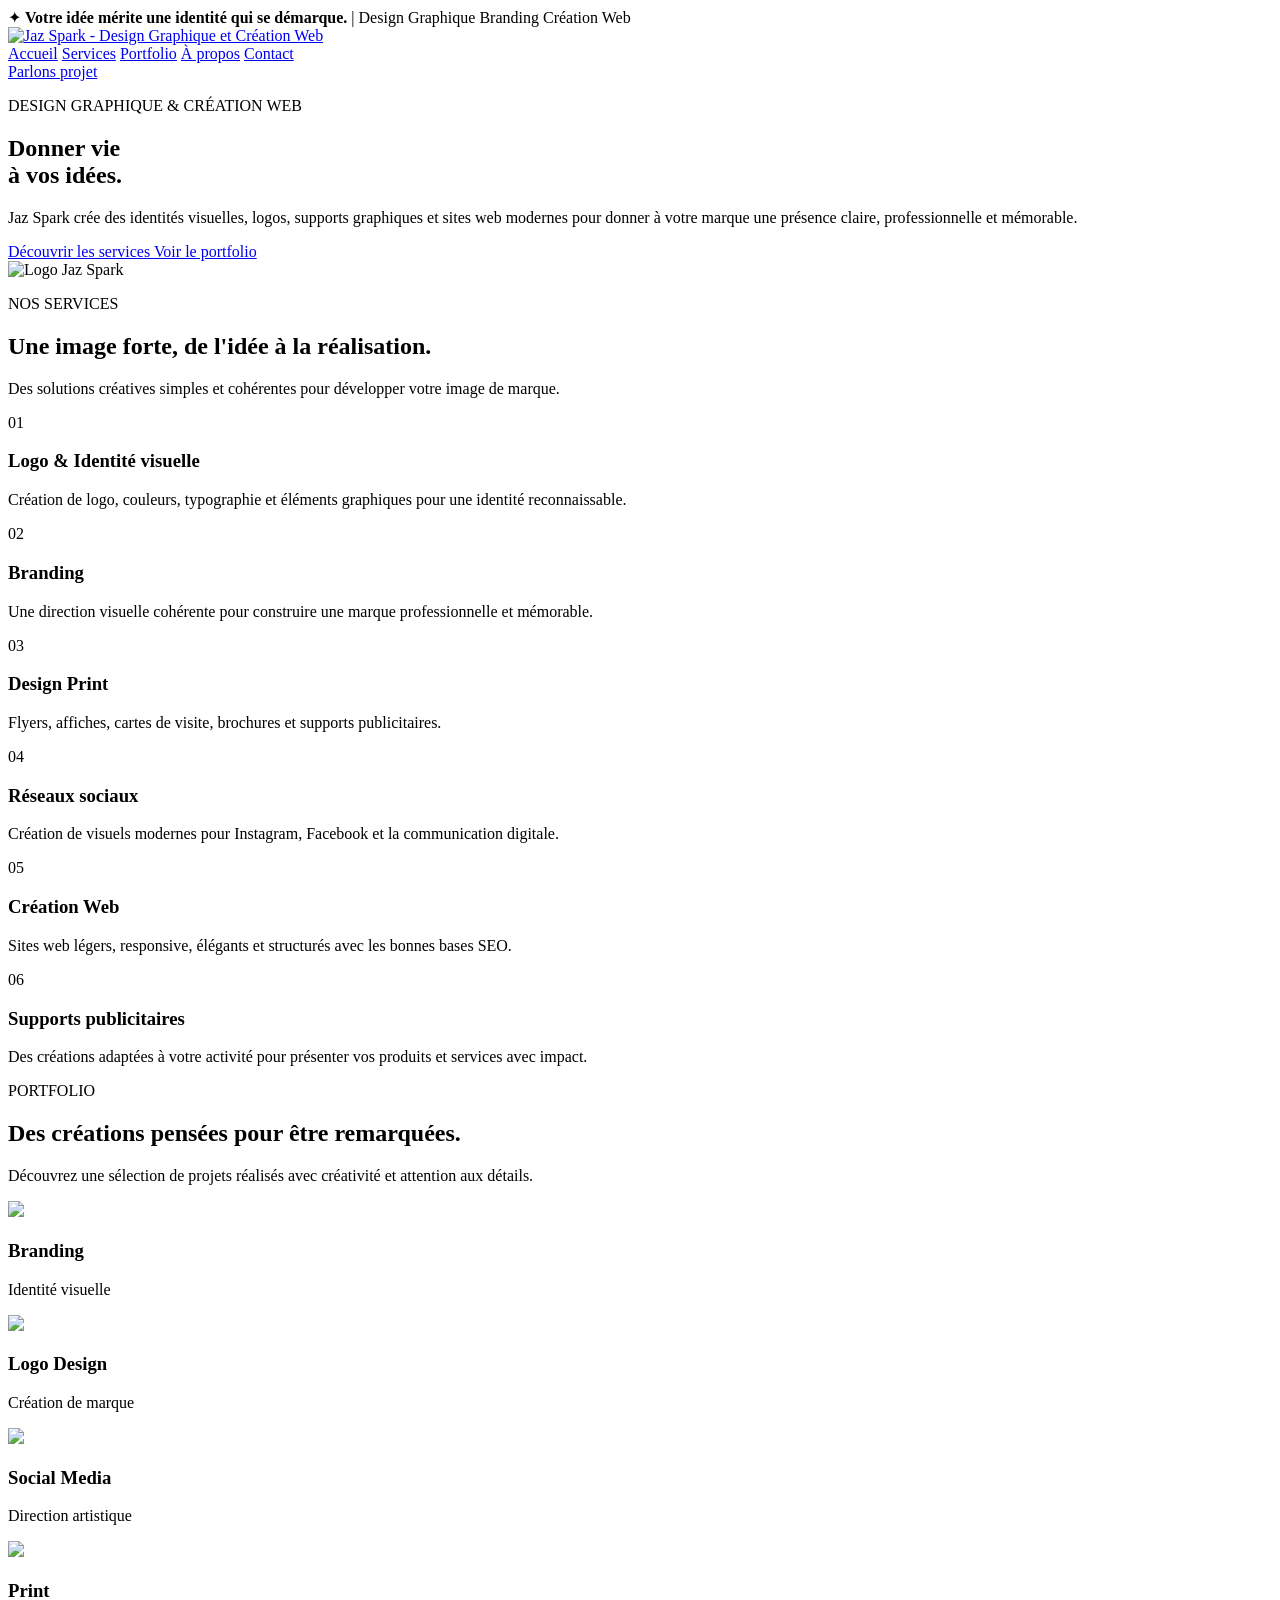
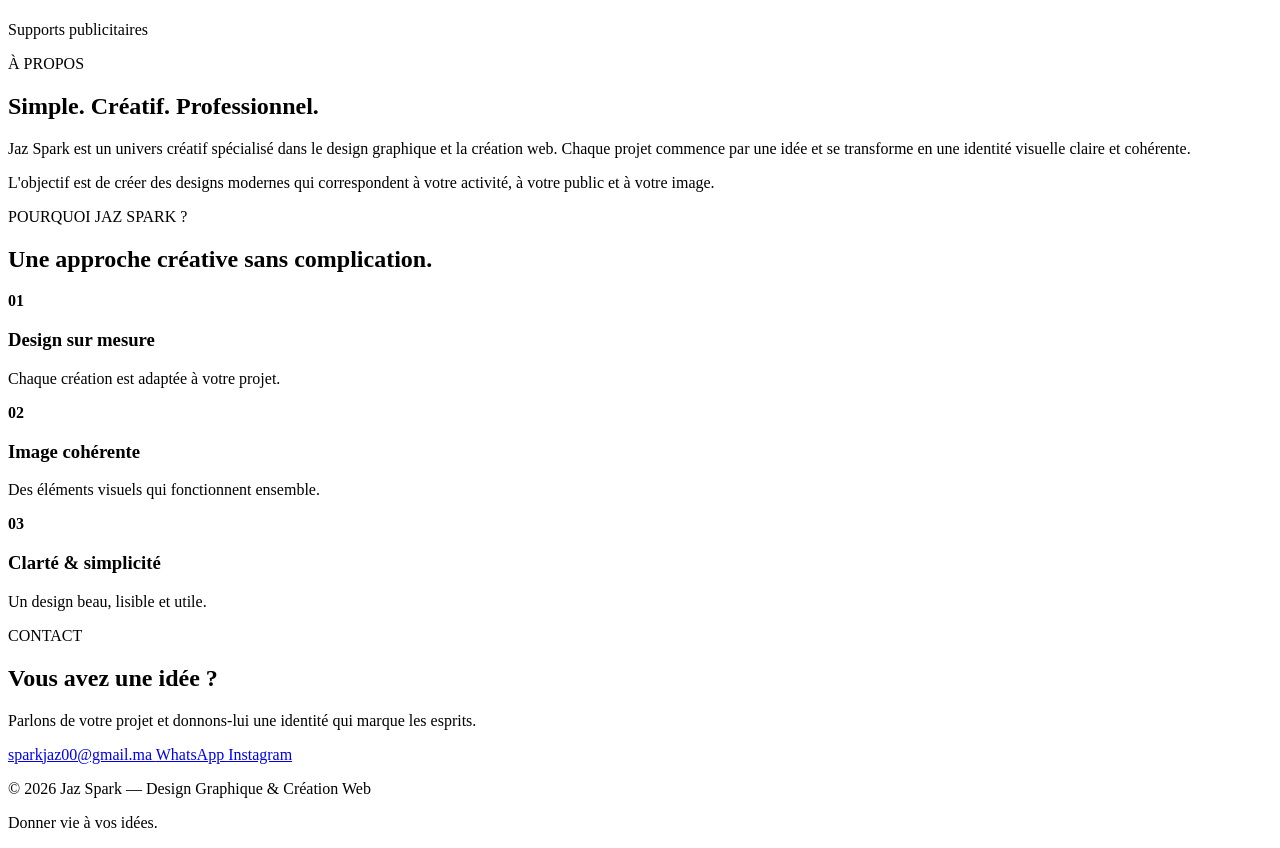
==== JAZ SPARK.html @ e57bf7e0 "Add files via upload" ====
<!DOCTYPE html>
<html lang="fr">

<head>
  <div class="top-banner">

    <div class="banner-line"></div>

    <div class="container banner-content">

        <span class="banner-spark">✦</span>

        <strong>
            Votre idée mérite une identité qui se démarque.
        </strong>

        <span class="banner-separator">|</span>

        <span>Design Graphique</span>

        <span class="dot blue"></span>

        <span>Branding</span>

        <span class="dot pink"></span>

        <span>Création Web</span>

    </div>

    <div class="banner-line"></div>

</div>
    <meta charset="UTF-8">

    <meta name="viewport" content="width=device-width, initial-scale=1.0">

    <title>Jaz Spark | Design Graphique & Création Web au Maroc</title>
<link rel="stylesheet" type="text/css" href="C:\Users\hp\Desktop\JAZ SPARK\JAZ SPARK.css">
    <meta name="description"
        content="Jaz Spark accompagne les marques au Maroc avec du design graphique, logo, identité visuelle, branding, supports print, réseaux sociaux et création web.">

    <meta name="robots" content="index, follow">

    <meta name="author" content="Jaz Spark">

    <link rel="canonical" href="https://www.jazspark.ma/">

    <!-- Open Graph -->
    <meta property="og:type" content="website">
    <meta property="og:title" content="Jaz Spark | Design Graphique & Création Web">
    <meta property="og:description"
        content="Donner vie à vos idées avec Jaz Spark — design graphique, branding et création web.">
    <meta property="og:url" content="https://www.jazspark.ma/">
    <meta property="og:locale" content="fr_MA">

    <!-- Favicon -->
    <link rel="icon" href="images/favicon.png">

    <!-- CSS -->
    <link rel="stylesheet" href="style.css">

    <!-- SEO Schema -->
    <script type="application/ld+json">
    {
        "@context": "https://schema.org",
        "@type": "ProfessionalService",
        "name": "Jaz Spark",
        "url": "https://www.jazspark.ma/",
        "description": "Studio de design graphique et création web au Maroc.",
        "slogan": "Donner vie à vos idées",
        "areaServed": "MA",
        "serviceType": [
            "Design graphique",
            "Création de logo",
            "Identité visuelle",
            "Branding",
            "Design print",
            "Création web"
        ]
    }
    </script>

</head>


<body>


<!-- ================= HEADER ================= -->

<header class="site-header">

    <div class="container nav-wrap">

        <a href="#accueil" class="brand">
            <img src="C:\Users\hp\Desktop\JAZ SPARK\JAZ SPARK LOGO_Plan de travail 1 copie 2_Plan de travail 1 copie 2.png"
                 alt="Jaz Spark - Design Graphique et Création Web">
        </a>


        <nav aria-label="Navigation principale">

            <a href="#accueil">Accueil</a>

            <a href="#services">Services</a>

            <a href="#portfolio">Portfolio</a>

            <a href="#apropos">À propos</a>

            <a href="#contact">Contact</a>

        </nav>


        <a href="#contact" class="nav-cta">
            Parlons projet
        </a>

    </div>

</header>



<main>


<!-- ================= HERO ================= -->

<section id="accueil" class="hero">

    <div class="container hero-grid">


        <div class="hero-copy">

            <p class="kicker">
                DESIGN GRAPHIQUE & CRÉATION WEB
            </p>


            <h1>

                Donner vie<br>

                à vos <span>idées.</span>

            </h1>


            <p class="hero-intro">

                Jaz Spark crée des identités visuelles, logos,
                supports graphiques et sites web modernes pour
                donner à votre marque une présence claire,
                professionnelle et mémorable.

            </p>


            <div class="hero-actions">

                <a href="#services" class="btn btn-dark">
                    Découvrir les services
                </a>

                <a href="#portfolio" class="btn btn-light">
                    Voir le portfolio
                </a>

            </div>

        </div>



        <!-- LOGO -->

        <div class="hero-visual">

            <div class="orb orb-blue"></div>

            <div class="orb orb-pink"></div>

            <div class="orb orb-yellow"></div>


            <div class="logo-frame">

                <img src="C:\Users\hp\Desktop\JAZ SPARK\JAZ SPARK_Plan de travail 1 copie 3.png"
                     alt="Logo Jaz Spark"
                     loading="eager">

            </div>

        </div>


    </div>

</section>



<!-- ================= SERVICES ================= -->

<section id="services" class="section">

    <div class="container">


        <div class="section-head">

            <p class="kicker">
                NOS SERVICES
            </p>


            <h2>
                Une image forte,
                de l'idée à la réalisation.
            </h2>


            <p>
                Des solutions créatives simples et cohérentes
                pour développer votre image de marque.
            </p>

        </div>



        <div class="service-grid">


            <article class="service-card">

                <span>01</span>

                <h3>
                    Logo & Identité visuelle
                </h3>

                <p>
                    Création de logo, couleurs, typographie
                    et éléments graphiques pour une identité
                    reconnaissable.
                </p>

            </article>



            <article class="service-card">

                <span>02</span>

                <h3>
                    Branding
                </h3>

                <p>
                    Une direction visuelle cohérente pour
                    construire une marque professionnelle
                    et mémorable.
                </p>

            </article>



            <article class="service-card">

                <span>03</span>

                <h3>
                    Design Print
                </h3>

                <p>
                    Flyers, affiches, cartes de visite,
                    brochures et supports publicitaires.
                </p>

            </article>



            <article class="service-card">

                <span>04</span>

                <h3>
                    Réseaux sociaux
                </h3>

                <p>
                    Création de visuels modernes pour
                    Instagram, Facebook et la communication
                    digitale.
                </p>

            </article>



            <article class="service-card">

                <span>05</span>

                <h3>
                    Création Web
                </h3>

                <p>
                    Sites web légers, responsive, élégants
                    et structurés avec les bonnes bases SEO.
                </p>

            </article>



            <article class="service-card">

                <span>06</span>

                <h3>
                    Supports publicitaires
                </h3>

                <p>
                    Des créations adaptées à votre activité
                    pour présenter vos produits et services
                    avec impact.
                </p>

            </article>


        </div>

    </div>

</section>



<!-- ================= PORTFOLIO ================= -->

<section id="portfolio" class="section portfolio">

    <div class="container">


        <div class="section-head">

            <p class="kicker">
                PORTFOLIO
            </p>


            <h2>
                Des créations pensées
                pour être remarquées.
            </h2>


            <p>
                Découvrez une sélection de projets réalisés
                avec créativité et attention aux détails.
            </p>

        </div>



        <div class="portfolio-grid">


            <article class="project">

                <div class="project-media">
                    <img src="C:\Users\hp\Desktop\JAZ SPARK\Identité visuelle Branding.png">
                </div>

                <div class="project-meta">

                    <h3>
                        Branding
                    </h3>

                    <p>
                        Identité visuelle
                    </p>

                </div>

            </article>



            <article class="project">

                <div class="project-media">
                  <img src="C:\Users\hp\Desktop\JAZ SPARK\Logo Design Création de marque design graphique_Plan de travail 1.png">
                </div>

                <div class="project-meta">

                    <h3>
                        Logo Design
                    </h3>

                    <p>
                        Création de marque
                    </p>

                </div>

            </article>



            <article class="project">

                <div class="project-media">
                    <img src="C:\Users\hp\Desktop\JAZ SPARK\Social Media SITE WEB Direction artistique.png">
                </div>

                <div class="project-meta">

                    <h3>
                        Social Media
                    </h3>

                    <p>
                        Direction artistique
                    </p>

                </div>

            </article>



            <article class="project">

                <div class="project-media">
                    <img src="C:\Users\hp\Desktop\JAZ SPARK\Enveloppe Carte de visite Badge professionnel Flyer Dépliant brochurE Publicité digitale Supports publicitaires Print.png">
                </div>

                <div class="project-meta">

                    <h3>
                        Print
                    </h3>

                    <p>
                        Supports publicitaires
                    </p>

                </div>

            </article>


        </div>

    </div>

</section>



<!-- ================= À PROPOS ================= -->

<section id="apropos" class="section about">

    <div class="container about-grid">


        <div>

            <p class="kicker">
                À PROPOS
            </p>


            <h2>
                Simple.
                Créatif.
                Professionnel.
            </h2>

        </div>



        <div class="about-copy">

            <p>
                Jaz Spark est un univers créatif spécialisé
                dans le design graphique et la création web.
                Chaque projet commence par une idée et se
                transforme en une identité visuelle claire
                et cohérente.
            </p>


            <p>
                L'objectif est de créer des designs modernes
                qui correspondent à votre activité, à votre
                public et à votre image.
            </p>

        </div>


    </div>

</section>



<!-- ================= WHY JAZ SPARK ================= -->

<section class="section why">

    <div class="container">


        <div class="section-head">

            <p class="kicker">
                POURQUOI JAZ SPARK ?
            </p>


            <h2>
                Une approche créative
                sans complication.
            </h2>

        </div>



        <div class="why-grid">


            <div>

                <strong>01</strong>

                <h3>
                    Design sur mesure
                </h3>

                <p>
                    Chaque création est adaptée
                    à votre projet.
                </p>

            </div>



            <div>

                <strong>02</strong>

                <h3>
                    Image cohérente
                </h3>

                <p>
                    Des éléments visuels qui fonctionnent
                    ensemble.
                </p>

            </div>



            <div>

                <strong>03</strong>

                <h3>
                    Clarté & simplicité
                </h3>

                <p>
                    Un design beau, lisible et utile.
                </p>

            </div>


        </div>

    </div>

</section>



<!-- ================= CONTACT ================= -->

<section id="contact" class="section contact">

    <div class="container contact-box">


        <p class="kicker">
            CONTACT
        </p>


        <h2>
            Vous avez une idée ?
        </h2>


        <p>
            Parlons de votre projet et donnons-lui
            une identité qui marque les esprits.
        </p>



        <div class="contact-actions">
 <a href="https://mail.google.com/mail/?view=cm&fs=1&to=sparkjaz00@gmail.com"
   target="_blank"
   rel="noopener noreferrer"
               class="btn btn-dark">

                sparkjaz00@gmail.ma

            </a>

<a href="https://wa.me/212672988265?text=Bonjour%20Jaz%20Spark%2C%20je%20souhaite%20avoir%20plus%20d%27informations%20sur%20vos%20services."
   target="_blank"
   rel="noopener noreferrer"
   class="btn btn-whatsapp">
    WhatsApp
</a>


           <a href="https://www.instagram.com/jaz__spark/"
   target="_blank"
   rel="noopener noreferrer"
   class="btn btn-light"
             >

                Instagram

            </a>

        </div>


    </div>

</section>


</main>



<!-- ================= FOOTER ================= -->

<footer class="footer">

    <div class="container footer-wrap">

        <p>
            © 2026 Jaz Spark — Design Graphique & Création Web
        </p>


        <p>
            Donner vie à vos idées.
        </p>

    </div>

</footer>


</body>

</html>
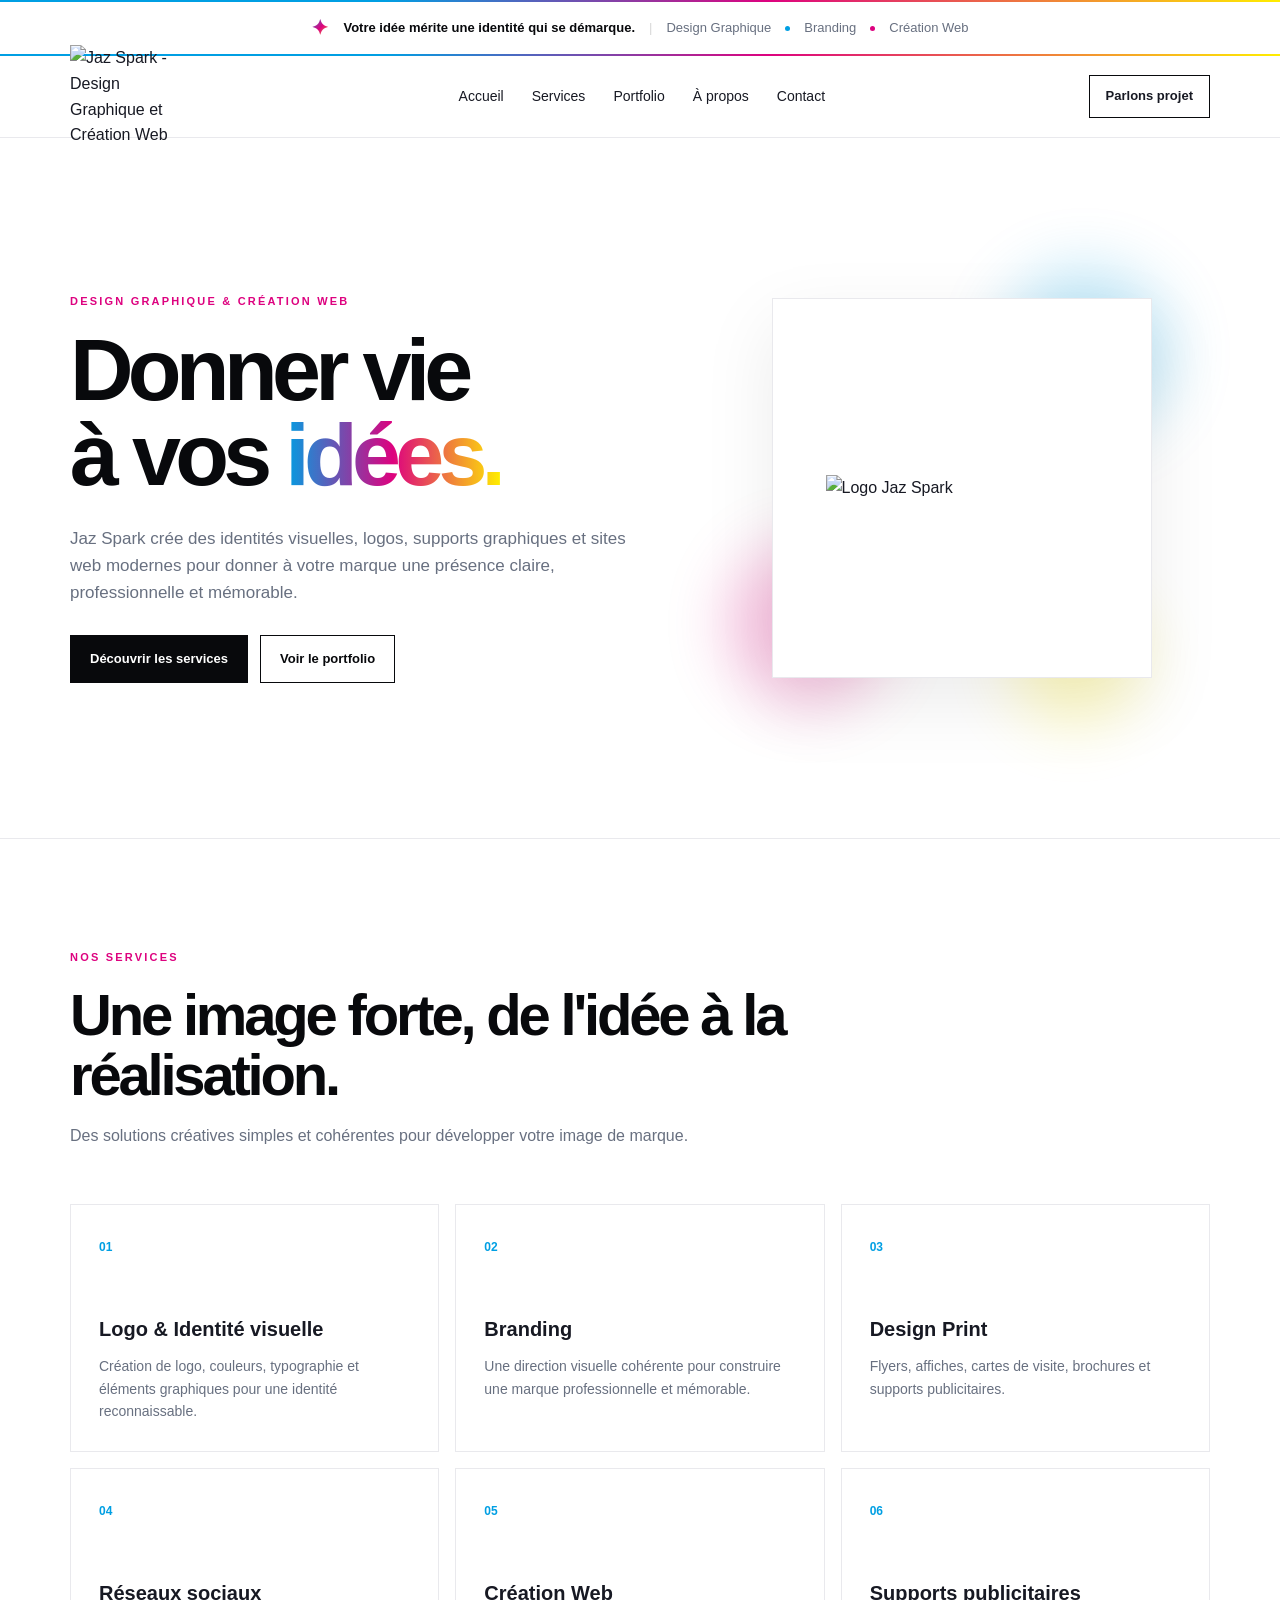
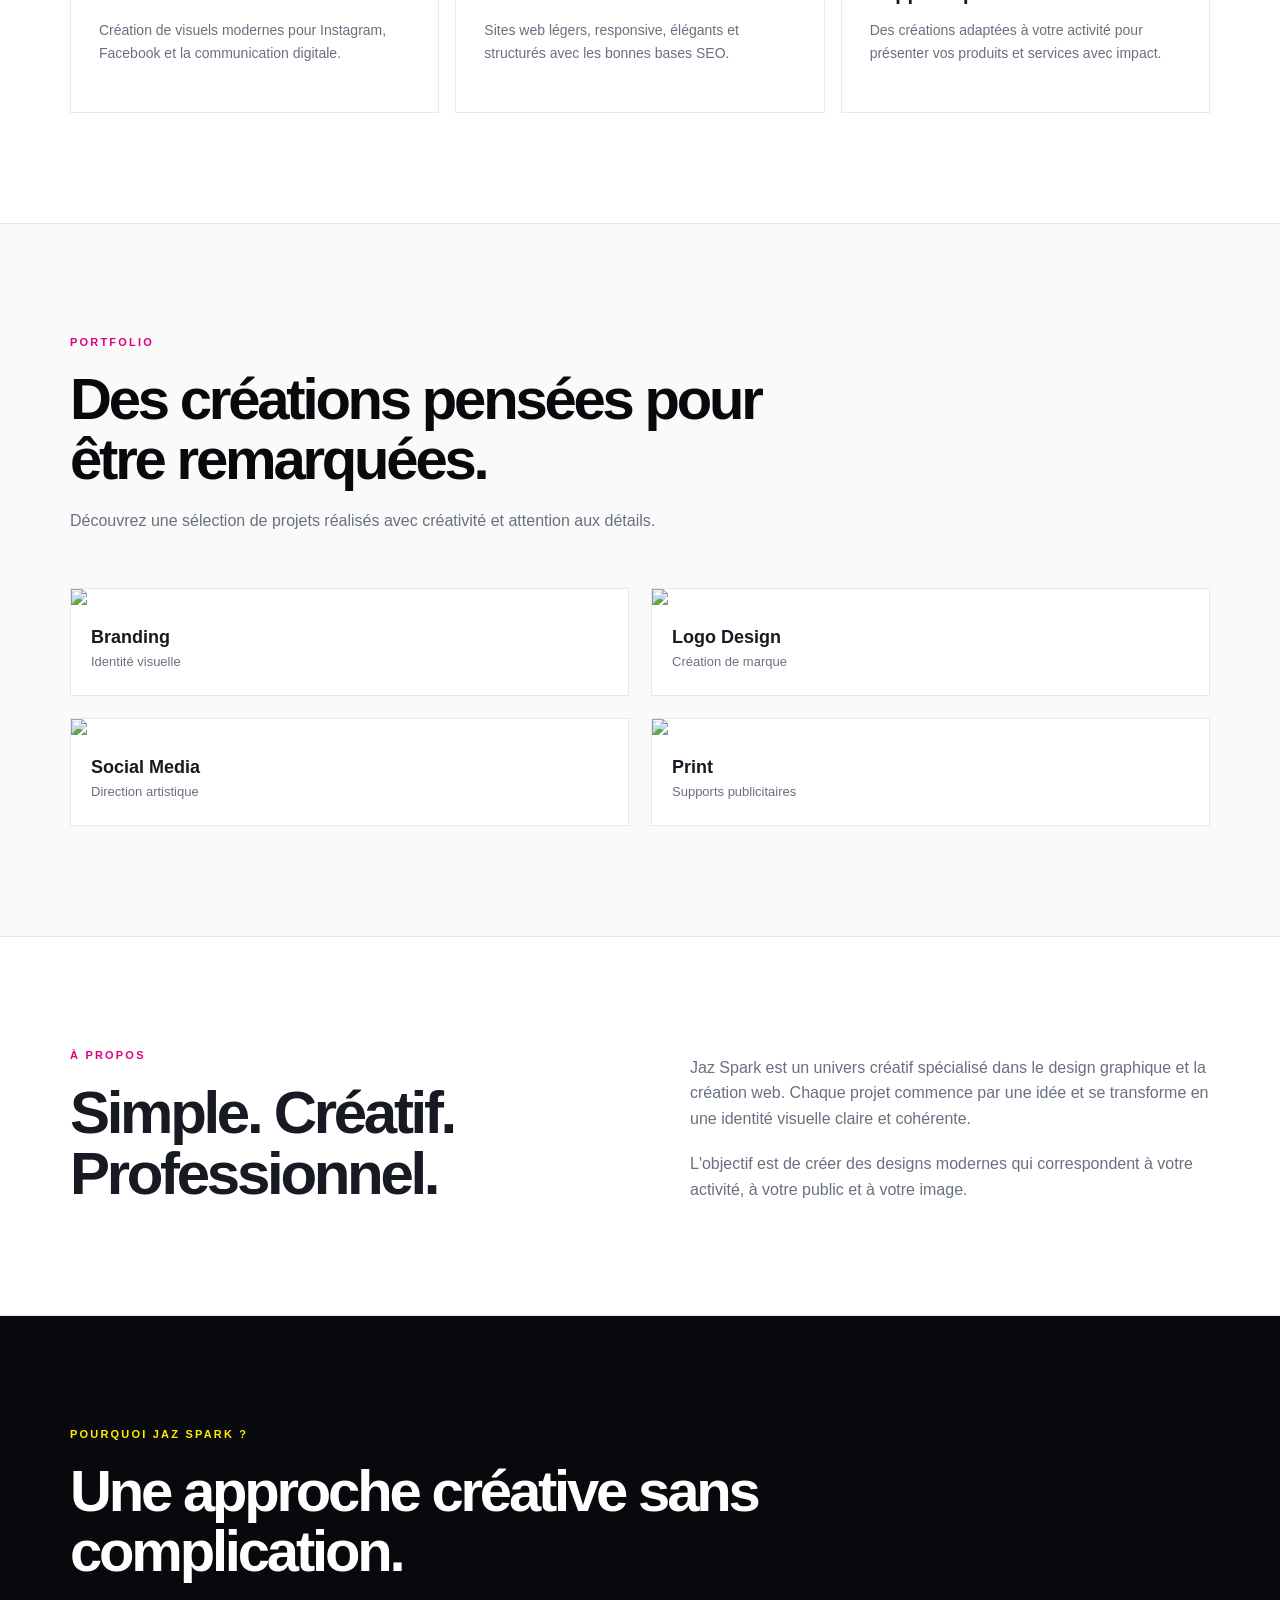
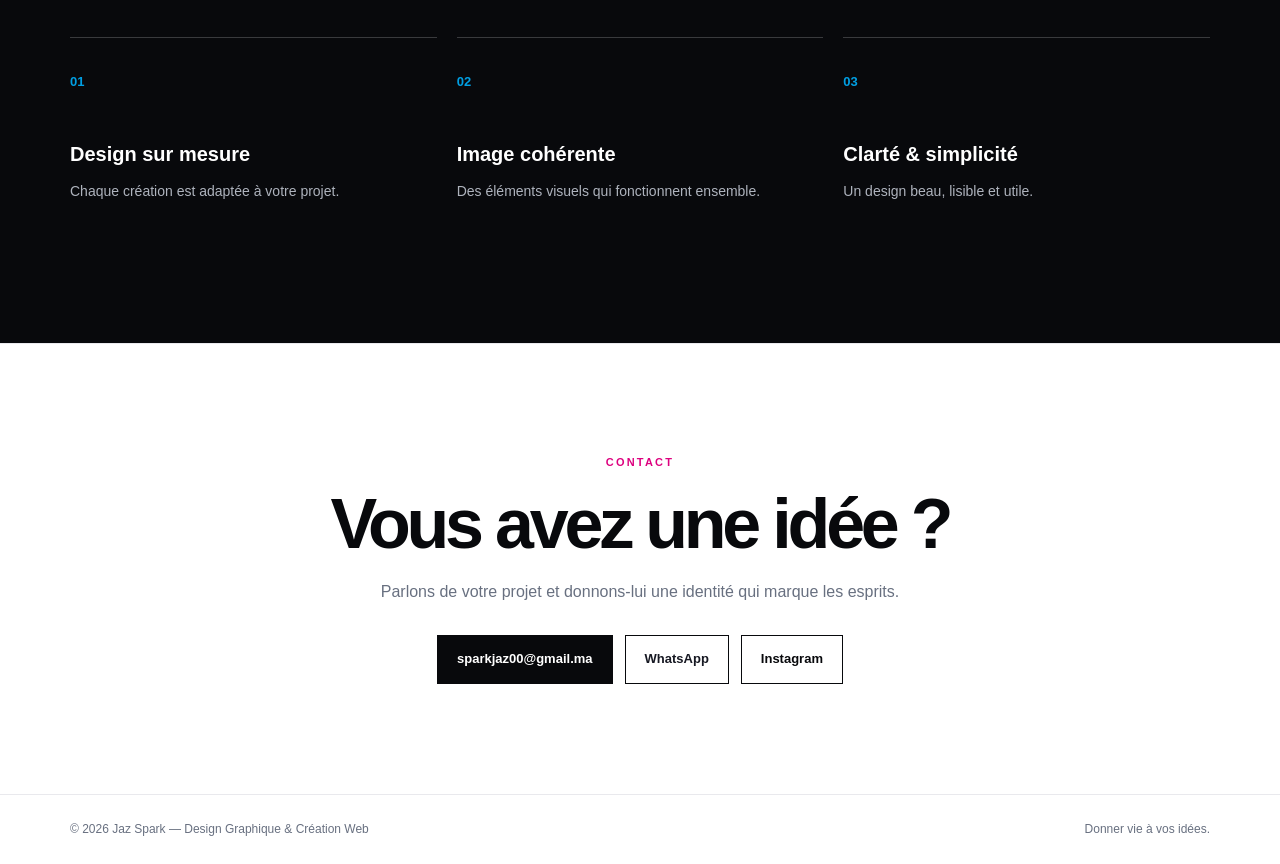
==== commit 4ac0cfaa: "Add files via upload" ====
--- a/JAZ SPARK.html
+++ b/JAZ SPARK.html
@@ -36,7 +36,7 @@
     <meta name="viewport" content="width=device-width, initial-scale=1.0">
 
     <title>Jaz Spark | Design Graphique & Création Web au Maroc</title>
-<link rel="stylesheet" type="text/css" href="C:\Users\hp\Desktop\JAZ SPARK\JAZ SPARK.css">
+<link rel="stylesheet" href="JAZ SPARK.css">
     <meta name="description"
         content="Jaz Spark accompagne les marques au Maroc avec du design graphique, logo, identité visuelle, branding, supports print, réseaux sociaux et création web.">
 
--- a/JAZ SPARK.css
+++ b/JAZ SPARK.css
@@ -0,0 +1,1102 @@
+/* ==============================
+   RESET
+============================== */
+/* ==============================
+   JAZ SPARK COLOR BANNER
+============================== */
+
+.top-banner {
+    width: 100%;
+    background: #ffffff;
+}
+
+
+/* الخط الملون */
+
+.banner-line {
+    width: 100%;
+    height: 2px;
+
+    background: linear-gradient(
+        90deg,
+        #009fe3 0%,
+        #009fe3 30%,
+        #dd027f 60%,
+        #ffed00 100%
+    );
+}
+
+
+/* محتوى الـbanner */
+
+.banner-content {
+    min-height: 52px;
+
+    display: flex;
+    align-items: center;
+    justify-content: center;
+
+    gap: 14px;
+
+    font-size: 13px;
+
+    color: #687080;
+
+    white-space: nowrap;
+}
+
+
+/* النص الرئيسي */
+
+.banner-content strong {
+    color: #08090c;
+    font-weight: 700;
+}
+
+
+/* النجمة */
+
+.banner-spark {
+    font-size: 21px;
+    font-weight: 800;
+
+    background: linear-gradient(
+        135deg,
+        #009fe3,
+        #dd027f,
+        #ffed00
+    );
+
+    -webkit-background-clip: text;
+    background-clip: text;
+
+    color: transparent;
+}
+
+
+/* الفاصل */
+
+.banner-separator {
+    color: #d7d7d7;
+}
+
+
+/* النقاط */
+
+.dot {
+    width: 5px;
+    height: 5px;
+
+    border-radius: 50%;
+
+    display: inline-block;
+}
+
+.dot.blue {
+    background: #009fe3;
+}
+
+.dot.pink {
+    background: #dd027f;
+}
+
+
+/* ==============================
+   MOBILE
+============================== */
+
+@media (max-width: 600px) {
+
+    .banner-content {
+        min-height: 45px;
+
+        gap: 8px;
+
+        font-size: 10px;
+
+        overflow: hidden;
+    }
+
+    .banner-content strong {
+        font-size: 11px;
+    }
+
+    .banner-spark {
+        font-size: 18px;
+    }
+
+}
+* {
+    margin: 0;
+    padding: 0;
+    box-sizing: border-box;
+}
+
+
+html {
+    scroll-behavior: smooth;
+}
+
+
+body {
+    font-family: Arial, Helvetica, sans-serif;
+    color: #171923;
+    background: #ffffff;
+    line-height: 1.6;
+}
+
+
+a {
+    color: inherit;
+    text-decoration: none;
+}
+
+
+img {
+    max-width: 100%;
+    display: block;
+}
+
+
+/* ==============================
+   COLORS
+============================== */
+
+:root {
+
+    --black: #08090c;
+
+    --text: #171923;
+
+    --muted: #687080;
+
+    --line: #e9e9ed;
+
+    --soft: #fafafa;
+
+    --white: #ffffff;
+
+    --blue: #009fe3;
+
+    --pink: #dd027f;
+
+    --yellow: #ffed00;
+
+}
+
+
+/* ==============================
+   CONTAINER
+============================== */
+
+.container {
+
+    width: min(1140px, 90%);
+
+    margin-inline: auto;
+
+}
+
+
+/* ==============================
+   HEADER
+============================== */
+
+.site-header {
+
+    height: 82px;
+
+    background: rgba(255, 255, 255, 0.97);
+
+    border-bottom: 1px solid var(--line);
+
+    position: sticky;
+
+    top: 0;
+
+    z-index: 50;
+
+}
+
+
+.nav-wrap {
+
+    height: 100%;
+
+    display: flex;
+
+    align-items: center;
+
+    justify-content: space-between;
+
+    gap: 30px;
+
+}
+
+
+/* LOGO */
+
+.brand img {
+
+    width: 125px;
+
+    height: auto;
+
+}
+
+
+/* NAVIGATION */
+
+nav {
+
+    display: flex;
+
+    align-items: center;
+
+    gap: 28px;
+
+    font-size: 14px;
+
+}
+
+
+nav a {
+
+    transition: opacity 0.2s ease;
+
+}
+
+
+nav a:hover {
+
+    opacity: 0.55;
+
+}
+
+
+/* HEADER BUTTON */
+
+.nav-cta {
+
+    padding: 10px 16px;
+
+    border: 1px solid var(--black);
+
+    font-size: 13px;
+
+    font-weight: 700;
+
+}
+
+
+/* ==============================
+   HERO
+============================== */
+
+.hero {
+
+    overflow: hidden;
+
+    border-bottom: 1px solid var(--line);
+
+}
+
+
+.hero-grid {
+
+    min-height: 700px;
+
+    display: grid;
+
+    grid-template-columns: 1.08fr 0.92fr;
+
+    align-items: center;
+
+    gap: 60px;
+
+}
+
+
+/* SMALL TITLE */
+
+.kicker {
+
+    color: var(--pink);
+
+    font-size: 11px;
+
+    font-weight: 800;
+
+    letter-spacing: 0.2em;
+
+    margin-bottom: 18px;
+
+}
+
+
+/* HERO TITLE */
+
+.hero h1 {
+
+    font-size: clamp(52px, 7.2vw, 88px);
+
+    line-height: 0.96;
+
+    letter-spacing: -0.065em;
+
+    color: var(--black);
+
+}
+
+
+.hero h1 span {
+
+    background:
+        linear-gradient(
+            90deg,
+            var(--blue),
+            var(--pink),
+            var(--yellow)
+        );
+
+    -webkit-background-clip: text;
+
+    background-clip: text;
+
+    color: transparent;
+
+}
+
+
+/* HERO TEXT */
+
+.hero-intro {
+
+    max-width: 650px;
+
+    margin: 28px 0;
+
+    color: var(--muted);
+
+    font-size: 17px;
+
+}
+
+
+/* HERO BUTTONS */
+
+.hero-actions {
+
+    display: flex;
+
+    flex-wrap: wrap;
+
+    gap: 12px;
+
+}
+
+
+.btn {
+
+    display: inline-block;
+
+    padding: 13px 19px;
+
+    border: 1px solid var(--black);
+
+    font-size: 13px;
+
+    font-weight: 800;
+
+    transition:
+        transform 0.2s ease,
+        box-shadow 0.2s ease;
+
+}
+
+
+.btn:hover {
+
+    transform: translateY(-2px);
+
+}
+
+
+.btn-dark {
+
+    background: var(--black);
+
+    color: var(--white);
+
+}
+
+
+.btn-light {
+
+    background: var(--white);
+
+    color: var(--black);
+
+}
+
+
+/* ==============================
+   HERO LOGO
+============================== */
+
+.hero-visual {
+
+    position: relative;
+
+    min-height: 480px;
+
+    display: grid;
+
+    place-items: center;
+
+}
+
+
+.logo-frame {
+
+    position: relative;
+
+    z-index: 2;
+
+    width: min(380px, 80%);
+
+    aspect-ratio: 1;
+
+    display: grid;
+
+    place-items: center;
+
+    background: var(--white);
+
+    border: 1px solid var(--line);
+
+    box-shadow:
+        0 25px 70px rgba(8, 9, 12, 0.08);
+
+}
+
+
+.logo-frame img {
+
+    width: 72%;
+
+    height: auto;
+
+}
+
+
+/* COLOR LIGHTS */
+
+.orb {
+
+    position: absolute;
+
+    border-radius: 50%;
+
+    filter: blur(32px);
+
+    opacity: 0.25;
+
+}
+
+
+.orb-blue {
+
+    width: 170px;
+
+    height: 170px;
+
+    background: var(--blue);
+
+    top: 20px;
+
+    right: 40px;
+
+}
+
+
+.orb-pink {
+
+    width: 160px;
+
+    height: 160px;
+
+    background: var(--pink);
+
+    bottom: 25px;
+
+    left: 15px;
+
+}
+
+
+.orb-yellow {
+
+    width: 130px;
+
+    height: 130px;
+
+    background: var(--yellow);
+
+    bottom: 5px;
+
+    right: 70px;
+
+}
+
+
+/* ==============================
+   SECTIONS
+============================== */
+
+.section {
+
+    padding: 110px 0;
+
+    border-bottom: 1px solid var(--line);
+
+}
+
+
+.section-head {
+
+    max-width: 730px;
+
+    margin-bottom: 55px;
+
+}
+
+
+.section-head h2 {
+
+    font-size: clamp(36px, 5vw, 58px);
+
+    line-height: 1.04;
+
+    letter-spacing: -0.055em;
+
+    color: var(--black);
+
+}
+
+
+.section-head > p:last-child {
+
+    color: var(--muted);
+
+    margin-top: 18px;
+
+}
+
+
+/* ==============================
+   SERVICES
+============================== */
+
+.service-grid {
+
+    display: grid;
+
+    grid-template-columns: repeat(3, 1fr);
+
+    gap: 16px;
+
+}
+
+
+.service-card {
+
+    min-height: 245px;
+
+    padding: 28px;
+
+    border: 1px solid var(--line);
+
+    background: var(--white);
+
+    transition:
+        transform 0.2s ease,
+        box-shadow 0.2s ease;
+
+}
+
+
+.service-card:hover {
+
+    transform: translateY(-5px);
+
+    box-shadow:
+        0 18px 45px rgba(8, 9, 12, 0.07);
+
+}
+
+
+.service-card span {
+
+    color: var(--blue);
+
+    font-size: 12px;
+
+    font-weight: 800;
+
+}
+
+
+.service-card h3 {
+
+    margin-top: 55px;
+
+    margin-bottom: 10px;
+
+    font-size: 20px;
+
+}
+
+
+.service-card p {
+
+    color: var(--muted);
+
+    font-size: 14px;
+
+}
+
+
+/* ==============================
+   PORTFOLIO
+============================== */
+
+.portfolio {
+
+    background: var(--soft);
+
+}
+
+
+.portfolio-grid {
+
+    display: grid;
+
+    grid-template-columns: repeat(2, 1fr);
+
+    gap: 22px;
+
+}
+
+
+.project {
+
+    background: var(--white);
+
+    border: 1px solid var(--line);
+
+}
+
+
+.project-media {
+
+ .project-media img {
+    width: 100%;
+    height: 100%;
+    object-fit: contain;
+    display: block;
+}
+
+    color: #8a909b;
+
+    font-size: 11px;
+
+    letter-spacing: 0.18em;
+
+    text-transform: uppercase;
+
+}
+
+
+.project-meta {
+
+    padding: 18px 20px 22px;
+
+}
+
+
+.project-meta h3 {
+
+    font-size: 18px;
+
+}
+
+
+.project-meta p {
+
+    color: var(--muted);
+
+    font-size: 13px;
+
+}
+
+
+/* ==============================
+   ABOUT
+============================== */
+
+.about-grid {
+
+    display: grid;
+
+    grid-template-columns: 1fr 1fr;
+
+    gap: 100px;
+
+    align-items: start;
+
+}
+
+
+.about h2 {
+
+    font-size: clamp(38px, 5vw, 60px);
+
+    line-height: 1.02;
+
+    letter-spacing: -0.055em;
+
+}
+
+
+.about-copy {
+
+    padding-top: 8px;
+
+}
+
+
+.about-copy p {
+
+    color: var(--muted);
+
+}
+
+
+.about-copy p + p {
+
+    margin-top: 20px;
+
+}
+
+
+/* ==============================
+   WHY JAZ SPARK
+============================== */
+
+.why {
+
+    background: var(--black);
+
+    color: var(--white);
+
+}
+
+
+.why .section-head h2 {
+
+    color: var(--white);
+
+}
+
+
+.why .kicker {
+
+    color: var(--yellow);
+
+}
+
+
+.why-grid {
+
+    display: grid;
+
+    grid-template-columns: repeat(3, 1fr);
+
+    gap: 20px;
+
+}
+
+
+.why-grid > div {
+
+    padding: 30px 0;
+
+    border-top:
+        1px solid rgba(255, 255, 255, 0.2);
+
+}
+
+
+.why-grid strong {
+
+    color: var(--blue);
+
+    font-size: 13px;
+
+}
+
+
+.why-grid h3 {
+
+    margin: 45px 0 10px;
+
+    font-size: 20px;
+
+}
+
+
+.why-grid p {
+
+    color: #aeb3bd;
+
+    font-size: 14px;
+
+}
+
+
+/* ==============================
+   CONTACT
+============================== */
+
+.contact {
+
+    text-align: center;
+
+}
+
+
+.contact-box {
+
+    max-width: 760px;
+
+}
+
+
+.contact-box h2 {
+
+    font-size: clamp(42px, 6vw, 70px);
+
+    line-height: 1;
+
+    letter-spacing: -0.06em;
+
+    color: var(--black);
+
+}
+
+
+.contact-box > p:not(.kicker) {
+
+    max-width: 560px;
+
+    margin: 20px auto 30px;
+
+    color: var(--muted);
+
+}
+
+
+.contact-actions {
+
+    display: flex;
+
+    justify-content: center;
+
+    flex-wrap: wrap;
+
+    gap: 12px;
+
+}
+
+
+/* ==============================
+   FOOTER
+============================== */
+
+.footer {
+
+    padding: 25px 0;
+
+    color: var(--muted);
+
+    font-size: 12px;
+
+}
+
+
+.footer-wrap {
+
+    display: flex;
+
+    justify-content: space-between;
+
+    gap: 20px;
+
+}
+
+
+/* ==============================
+   TABLET
+============================== */
+
+@media (max-width: 850px) {
+
+
+    .nav-cta {
+
+        display: none;
+
+    }
+
+
+    nav {
+
+        gap: 16px;
+
+    }
+
+
+    .hero-grid {
+
+        grid-template-columns: 1fr;
+
+        padding: 80px 0;
+
+    }
+
+
+    .hero-visual {
+
+        min-height: 390px;
+
+    }
+
+
+    .service-grid {
+
+        grid-template-columns: repeat(2, 1fr);
+
+    }
+
+
+    .about-grid {
+
+        grid-template-columns: 1fr;
+
+        gap: 35px;
+
+    }
+
+
+    .why-grid {
+
+        grid-template-columns: 1fr;
+
+    }
+
+}
+
+
+/* ==============================
+   MOBILE
+============================== */
+
+@media (max-width: 600px) {
+
+
+    .site-header {
+
+        height: 70px;
+
+    }
+
+
+    nav {
+
+        display: none;
+
+    }
+
+
+    .brand img {
+
+        width: 92px;
+
+    }
+
+
+    .hero-grid {
+
+        padding: 65px 0;
+
+    }
+
+
+    .hero h1 {
+
+        font-size: 51px;
+
+    }
+
+
+    .hero-intro {
+
+        font-size: 15px;
+
+    }
+
+
+    .hero-visual {
+
+        min-height: 310px;
+
+    }
+
+
+    .logo-frame {
+
+        width: 285px;
+
+    }
+
+
+    .section {
+
+        padding: 75px 0;
+
+    }
+
+
+    .service-grid,
+    .portfolio-grid {
+
+        grid-template-columns: 1fr;
+
+    }
+
+
+    .project-media {
+
+        height: 250px;
+
+    }
+
+
+    .footer-wrap {
+
+        flex-direction: column;
+
+    }
+
+}
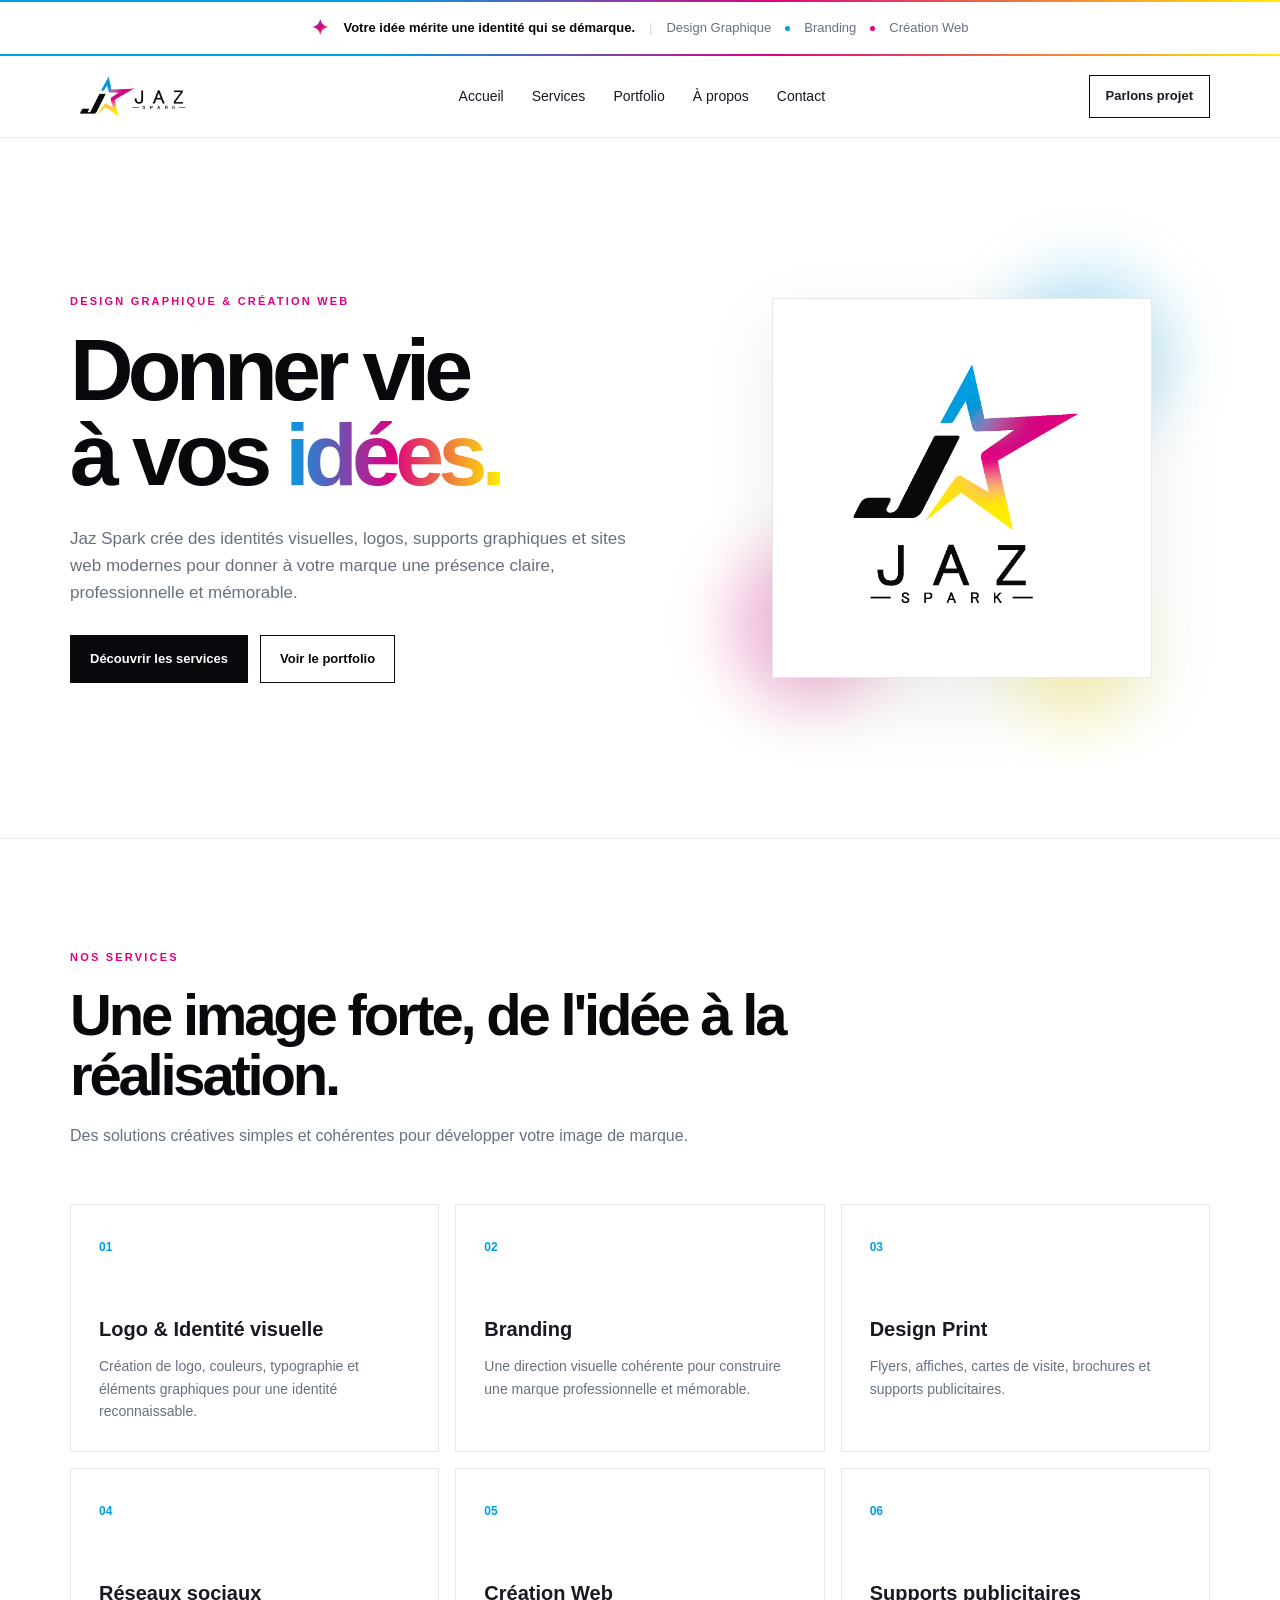
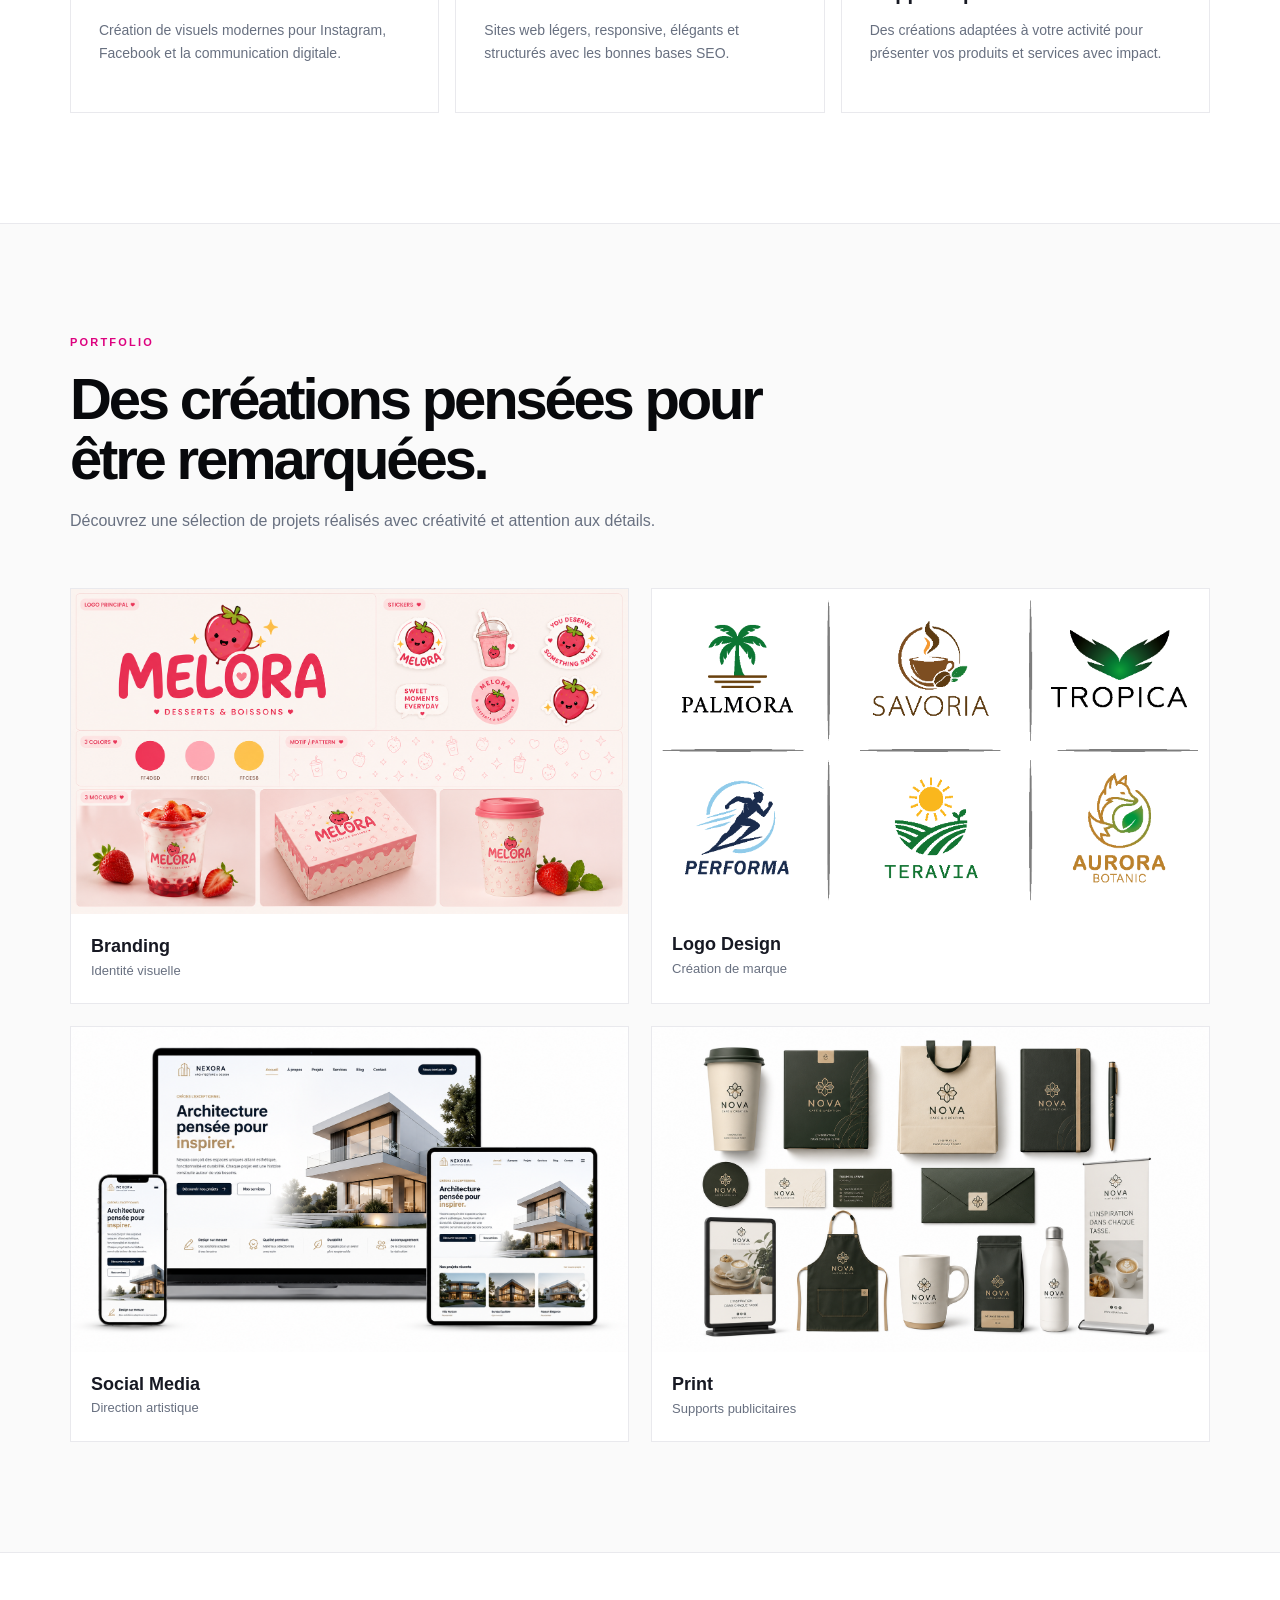
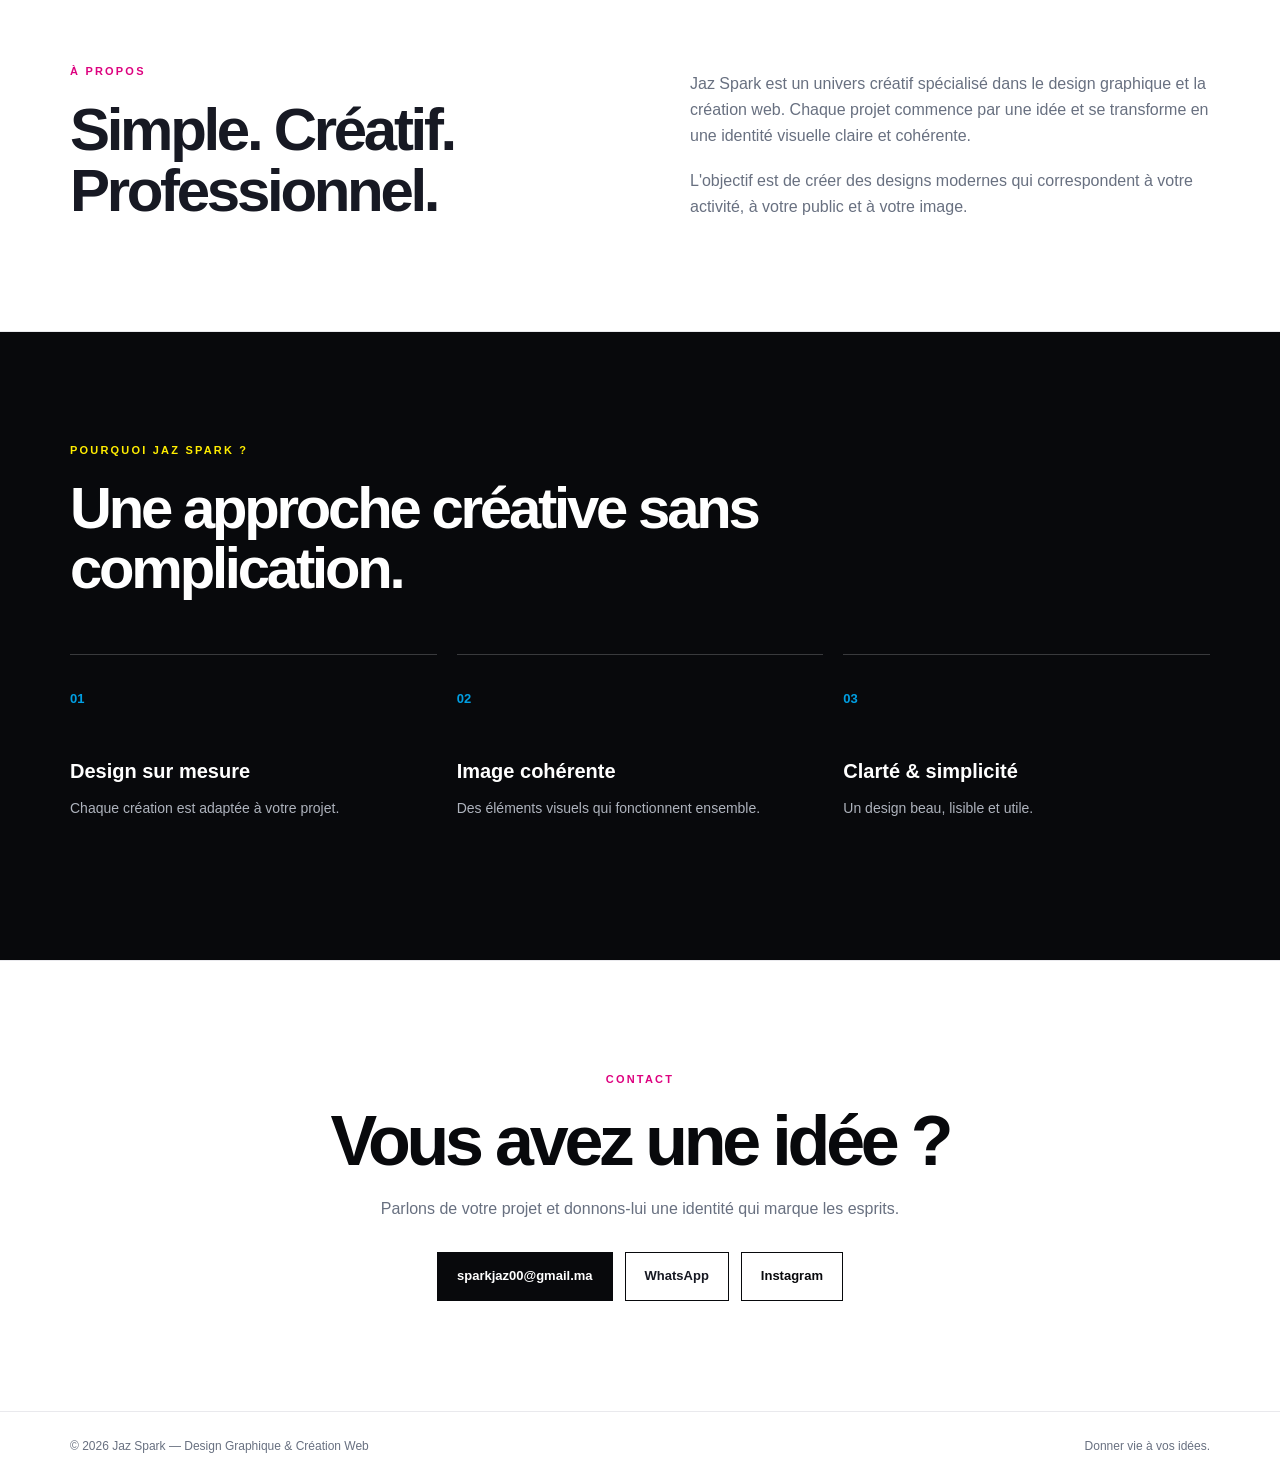
==== commit dbf33fce: "Add files via upload" ====
--- a/JAZ SPARK.html
+++ b/JAZ SPARK.html
@@ -94,7 +94,7 @@
     <div class="container nav-wrap">
 
         <a href="#accueil" class="brand">
-            <img src="C:\Users\hp\Desktop\JAZ SPARK\JAZ SPARK LOGO_Plan de travail 1 copie 2_Plan de travail 1 copie 2.png"
+            <img src="JAZ SPARK LOGO_Plan de travail 1 copie 2_Plan de travail 1 copie 2.png"
                  alt="Jaz Spark - Design Graphique et Création Web">
         </a>
 
@@ -189,7 +189,7 @@
 
             <div class="logo-frame">
 
-                <img src="C:\Users\hp\Desktop\JAZ SPARK\JAZ SPARK_Plan de travail 1 copie 3.png"
+                <img src="JAZ SPARK_Plan de travail 1 copie 3.png"
                      alt="Logo Jaz Spark"
                      loading="eager">
 
@@ -384,7 +384,7 @@
             <article class="project">
 
                 <div class="project-media">
-                    <img src="C:\Users\hp\Desktop\JAZ SPARK\Identité visuelle Branding.png">
+                    <img src="Identité visuelle Branding.png">
                 </div>
 
                 <div class="project-meta">
@@ -406,7 +406,7 @@
             <article class="project">
 
                 <div class="project-media">
-                  <img src="C:\Users\hp\Desktop\JAZ SPARK\Logo Design Création de marque design graphique_Plan de travail 1.png">
+                  <img src="Logo Design Création de marque design graphique_Plan de travail 1.png">
                 </div>
 
                 <div class="project-meta">
@@ -428,7 +428,7 @@
             <article class="project">
 
                 <div class="project-media">
-                    <img src="C:\Users\hp\Desktop\JAZ SPARK\Social Media SITE WEB Direction artistique.png">
+                    <img src="Social Media SITE WEB Direction artistique.png">
                 </div>
 
                 <div class="project-meta">
@@ -450,7 +450,7 @@
             <article class="project">
 
                 <div class="project-media">
-                    <img src="C:\Users\hp\Desktop\JAZ SPARK\Enveloppe Carte de visite Badge professionnel Flyer Dépliant brochurE Publicité digitale Supports publicitaires Print.png">
+                    <img src="Enveloppe Carte de visite Badge professionnel Flyer Dépliant brochurE Publicité digitale Supports publicitaires Print.png">
                 </div>
 
                 <div class="project-meta">
--- a/style.css
+++ b/style.css
@@ -0,0 +1,1102 @@
+/* ==============================
+   RESET
+============================== */
+/* ==============================
+   JAZ SPARK COLOR BANNER
+============================== */
+
+.top-banner {
+    width: 100%;
+    background: #ffffff;
+}
+
+
+/* الخط الملون */
+
+.banner-line {
+    width: 100%;
+    height: 2px;
+
+    background: linear-gradient(
+        90deg,
+        #009fe3 0%,
+        #009fe3 30%,
+        #dd027f 60%,
+        #ffed00 100%
+    );
+}
+
+
+/* محتوى الـbanner */
+
+.banner-content {
+    min-height: 52px;
+
+    display: flex;
+    align-items: center;
+    justify-content: center;
+
+    gap: 14px;
+
+    font-size: 13px;
+
+    color: #687080;
+
+    white-space: nowrap;
+}
+
+
+/* النص الرئيسي */
+
+.banner-content strong {
+    color: #08090c;
+    font-weight: 700;
+}
+
+
+/* النجمة */
+
+.banner-spark {
+    font-size: 21px;
+    font-weight: 800;
+
+    background: linear-gradient(
+        135deg,
+        #009fe3,
+        #dd027f,
+        #ffed00
+    );
+
+    -webkit-background-clip: text;
+    background-clip: text;
+
+    color: transparent;
+}
+
+
+/* الفاصل */
+
+.banner-separator {
+    color: #d7d7d7;
+}
+
+
+/* النقاط */
+
+.dot {
+    width: 5px;
+    height: 5px;
+
+    border-radius: 50%;
+
+    display: inline-block;
+}
+
+.dot.blue {
+    background: #009fe3;
+}
+
+.dot.pink {
+    background: #dd027f;
+}
+
+
+/* ==============================
+   MOBILE
+============================== */
+
+@media (max-width: 600px) {
+
+    .banner-content {
+        min-height: 45px;
+
+        gap: 8px;
+
+        font-size: 10px;
+
+        overflow: hidden;
+    }
+
+    .banner-content strong {
+        font-size: 11px;
+    }
+
+    .banner-spark {
+        font-size: 18px;
+    }
+
+}
+* {
+    margin: 0;
+    padding: 0;
+    box-sizing: border-box;
+}
+
+
+html {
+    scroll-behavior: smooth;
+}
+
+
+body {
+    font-family: Arial, Helvetica, sans-serif;
+    color: #171923;
+    background: #ffffff;
+    line-height: 1.6;
+}
+
+
+a {
+    color: inherit;
+    text-decoration: none;
+}
+
+
+img {
+    max-width: 100%;
+    display: block;
+}
+
+
+/* ==============================
+   COLORS
+============================== */
+
+:root {
+
+    --black: #08090c;
+
+    --text: #171923;
+
+    --muted: #687080;
+
+    --line: #e9e9ed;
+
+    --soft: #fafafa;
+
+    --white: #ffffff;
+
+    --blue: #009fe3;
+
+    --pink: #dd027f;
+
+    --yellow: #ffed00;
+
+}
+
+
+/* ==============================
+   CONTAINER
+============================== */
+
+.container {
+
+    width: min(1140px, 90%);
+
+    margin-inline: auto;
+
+}
+
+
+/* ==============================
+   HEADER
+============================== */
+
+.site-header {
+
+    height: 82px;
+
+    background: rgba(255, 255, 255, 0.97);
+
+    border-bottom: 1px solid var(--line);
+
+    position: sticky;
+
+    top: 0;
+
+    z-index: 50;
+
+}
+
+
+.nav-wrap {
+
+    height: 100%;
+
+    display: flex;
+
+    align-items: center;
+
+    justify-content: space-between;
+
+    gap: 30px;
+
+}
+
+
+/* LOGO */
+
+.brand img {
+
+    width: 125px;
+
+    height: auto;
+
+}
+
+
+/* NAVIGATION */
+
+nav {
+
+    display: flex;
+
+    align-items: center;
+
+    gap: 28px;
+
+    font-size: 14px;
+
+}
+
+
+nav a {
+
+    transition: opacity 0.2s ease;
+
+}
+
+
+nav a:hover {
+
+    opacity: 0.55;
+
+}
+
+
+/* HEADER BUTTON */
+
+.nav-cta {
+
+    padding: 10px 16px;
+
+    border: 1px solid var(--black);
+
+    font-size: 13px;
+
+    font-weight: 700;
+
+}
+
+
+/* ==============================
+   HERO
+============================== */
+
+.hero {
+
+    overflow: hidden;
+
+    border-bottom: 1px solid var(--line);
+
+}
+
+
+.hero-grid {
+
+    min-height: 700px;
+
+    display: grid;
+
+    grid-template-columns: 1.08fr 0.92fr;
+
+    align-items: center;
+
+    gap: 60px;
+
+}
+
+
+/* SMALL TITLE */
+
+.kicker {
+
+    color: var(--pink);
+
+    font-size: 11px;
+
+    font-weight: 800;
+
+    letter-spacing: 0.2em;
+
+    margin-bottom: 18px;
+
+}
+
+
+/* HERO TITLE */
+
+.hero h1 {
+
+    font-size: clamp(52px, 7.2vw, 88px);
+
+    line-height: 0.96;
+
+    letter-spacing: -0.065em;
+
+    color: var(--black);
+
+}
+
+
+.hero h1 span {
+
+    background:
+        linear-gradient(
+            90deg,
+            var(--blue),
+            var(--pink),
+            var(--yellow)
+        );
+
+    -webkit-background-clip: text;
+
+    background-clip: text;
+
+    color: transparent;
+
+}
+
+
+/* HERO TEXT */
+
+.hero-intro {
+
+    max-width: 650px;
+
+    margin: 28px 0;
+
+    color: var(--muted);
+
+    font-size: 17px;
+
+}
+
+
+/* HERO BUTTONS */
+
+.hero-actions {
+
+    display: flex;
+
+    flex-wrap: wrap;
+
+    gap: 12px;
+
+}
+
+
+.btn {
+
+    display: inline-block;
+
+    padding: 13px 19px;
+
+    border: 1px solid var(--black);
+
+    font-size: 13px;
+
+    font-weight: 800;
+
+    transition:
+        transform 0.2s ease,
+        box-shadow 0.2s ease;
+
+}
+
+
+.btn:hover {
+
+    transform: translateY(-2px);
+
+}
+
+
+.btn-dark {
+
+    background: var(--black);
+
+    color: var(--white);
+
+}
+
+
+.btn-light {
+
+    background: var(--white);
+
+    color: var(--black);
+
+}
+
+
+/* ==============================
+   HERO LOGO
+============================== */
+
+.hero-visual {
+
+    position: relative;
+
+    min-height: 480px;
+
+    display: grid;
+
+    place-items: center;
+
+}
+
+
+.logo-frame {
+
+    position: relative;
+
+    z-index: 2;
+
+    width: min(380px, 80%);
+
+    aspect-ratio: 1;
+
+    display: grid;
+
+    place-items: center;
+
+    background: var(--white);
+
+    border: 1px solid var(--line);
+
+    box-shadow:
+        0 25px 70px rgba(8, 9, 12, 0.08);
+
+}
+
+
+.logo-frame img {
+
+    width: 72%;
+
+    height: auto;
+
+}
+
+
+/* COLOR LIGHTS */
+
+.orb {
+
+    position: absolute;
+
+    border-radius: 50%;
+
+    filter: blur(32px);
+
+    opacity: 0.25;
+
+}
+
+
+.orb-blue {
+
+    width: 170px;
+
+    height: 170px;
+
+    background: var(--blue);
+
+    top: 20px;
+
+    right: 40px;
+
+}
+
+
+.orb-pink {
+
+    width: 160px;
+
+    height: 160px;
+
+    background: var(--pink);
+
+    bottom: 25px;
+
+    left: 15px;
+
+}
+
+
+.orb-yellow {
+
+    width: 130px;
+
+    height: 130px;
+
+    background: var(--yellow);
+
+    bottom: 5px;
+
+    right: 70px;
+
+}
+
+
+/* ==============================
+   SECTIONS
+============================== */
+
+.section {
+
+    padding: 110px 0;
+
+    border-bottom: 1px solid var(--line);
+
+}
+
+
+.section-head {
+
+    max-width: 730px;
+
+    margin-bottom: 55px;
+
+}
+
+
+.section-head h2 {
+
+    font-size: clamp(36px, 5vw, 58px);
+
+    line-height: 1.04;
+
+    letter-spacing: -0.055em;
+
+    color: var(--black);
+
+}
+
+
+.section-head > p:last-child {
+
+    color: var(--muted);
+
+    margin-top: 18px;
+
+}
+
+
+/* ==============================
+   SERVICES
+============================== */
+
+.service-grid {
+
+    display: grid;
+
+    grid-template-columns: repeat(3, 1fr);
+
+    gap: 16px;
+
+}
+
+
+.service-card {
+
+    min-height: 245px;
+
+    padding: 28px;
+
+    border: 1px solid var(--line);
+
+    background: var(--white);
+
+    transition:
+        transform 0.2s ease,
+        box-shadow 0.2s ease;
+
+}
+
+
+.service-card:hover {
+
+    transform: translateY(-5px);
+
+    box-shadow:
+        0 18px 45px rgba(8, 9, 12, 0.07);
+
+}
+
+
+.service-card span {
+
+    color: var(--blue);
+
+    font-size: 12px;
+
+    font-weight: 800;
+
+}
+
+
+.service-card h3 {
+
+    margin-top: 55px;
+
+    margin-bottom: 10px;
+
+    font-size: 20px;
+
+}
+
+
+.service-card p {
+
+    color: var(--muted);
+
+    font-size: 14px;
+
+}
+
+
+/* ==============================
+   PORTFOLIO
+============================== */
+
+.portfolio {
+
+    background: var(--soft);
+
+}
+
+
+.portfolio-grid {
+
+    display: grid;
+
+    grid-template-columns: repeat(2, 1fr);
+
+    gap: 22px;
+
+}
+
+
+.project {
+
+    background: var(--white);
+
+    border: 1px solid var(--line);
+
+}
+
+
+.project-media {
+
+ .project-media img {
+    width: 100%;
+    height: 100%;
+    object-fit: contain;
+    display: block;
+}
+
+    color: #8a909b;
+
+    font-size: 11px;
+
+    letter-spacing: 0.18em;
+
+    text-transform: uppercase;
+
+}
+
+
+.project-meta {
+
+    padding: 18px 20px 22px;
+
+}
+
+
+.project-meta h3 {
+
+    font-size: 18px;
+
+}
+
+
+.project-meta p {
+
+    color: var(--muted);
+
+    font-size: 13px;
+
+}
+
+
+/* ==============================
+   ABOUT
+============================== */
+
+.about-grid {
+
+    display: grid;
+
+    grid-template-columns: 1fr 1fr;
+
+    gap: 100px;
+
+    align-items: start;
+
+}
+
+
+.about h2 {
+
+    font-size: clamp(38px, 5vw, 60px);
+
+    line-height: 1.02;
+
+    letter-spacing: -0.055em;
+
+}
+
+
+.about-copy {
+
+    padding-top: 8px;
+
+}
+
+
+.about-copy p {
+
+    color: var(--muted);
+
+}
+
+
+.about-copy p + p {
+
+    margin-top: 20px;
+
+}
+
+
+/* ==============================
+   WHY JAZ SPARK
+============================== */
+
+.why {
+
+    background: var(--black);
+
+    color: var(--white);
+
+}
+
+
+.why .section-head h2 {
+
+    color: var(--white);
+
+}
+
+
+.why .kicker {
+
+    color: var(--yellow);
+
+}
+
+
+.why-grid {
+
+    display: grid;
+
+    grid-template-columns: repeat(3, 1fr);
+
+    gap: 20px;
+
+}
+
+
+.why-grid > div {
+
+    padding: 30px 0;
+
+    border-top:
+        1px solid rgba(255, 255, 255, 0.2);
+
+}
+
+
+.why-grid strong {
+
+    color: var(--blue);
+
+    font-size: 13px;
+
+}
+
+
+.why-grid h3 {
+
+    margin: 45px 0 10px;
+
+    font-size: 20px;
+
+}
+
+
+.why-grid p {
+
+    color: #aeb3bd;
+
+    font-size: 14px;
+
+}
+
+
+/* ==============================
+   CONTACT
+============================== */
+
+.contact {
+
+    text-align: center;
+
+}
+
+
+.contact-box {
+
+    max-width: 760px;
+
+}
+
+
+.contact-box h2 {
+
+    font-size: clamp(42px, 6vw, 70px);
+
+    line-height: 1;
+
+    letter-spacing: -0.06em;
+
+    color: var(--black);
+
+}
+
+
+.contact-box > p:not(.kicker) {
+
+    max-width: 560px;
+
+    margin: 20px auto 30px;
+
+    color: var(--muted);
+
+}
+
+
+.contact-actions {
+
+    display: flex;
+
+    justify-content: center;
+
+    flex-wrap: wrap;
+
+    gap: 12px;
+
+}
+
+
+/* ==============================
+   FOOTER
+============================== */
+
+.footer {
+
+    padding: 25px 0;
+
+    color: var(--muted);
+
+    font-size: 12px;
+
+}
+
+
+.footer-wrap {
+
+    display: flex;
+
+    justify-content: space-between;
+
+    gap: 20px;
+
+}
+
+
+/* ==============================
+   TABLET
+============================== */
+
+@media (max-width: 850px) {
+
+
+    .nav-cta {
+
+        display: none;
+
+    }
+
+
+    nav {
+
+        gap: 16px;
+
+    }
+
+
+    .hero-grid {
+
+        grid-template-columns: 1fr;
+
+        padding: 80px 0;
+
+    }
+
+
+    .hero-visual {
+
+        min-height: 390px;
+
+    }
+
+
+    .service-grid {
+
+        grid-template-columns: repeat(2, 1fr);
+
+    }
+
+
+    .about-grid {
+
+        grid-template-columns: 1fr;
+
+        gap: 35px;
+
+    }
+
+
+    .why-grid {
+
+        grid-template-columns: 1fr;
+
+    }
+
+}
+
+
+/* ==============================
+   MOBILE
+============================== */
+
+@media (max-width: 600px) {
+
+
+    .site-header {
+
+        height: 70px;
+
+    }
+
+
+    nav {
+
+        display: none;
+
+    }
+
+
+    .brand img {
+
+        width: 92px;
+
+    }
+
+
+    .hero-grid {
+
+        padding: 65px 0;
+
+    }
+
+
+    .hero h1 {
+
+        font-size: 51px;
+
+    }
+
+
+    .hero-intro {
+
+        font-size: 15px;
+
+    }
+
+
+    .hero-visual {
+
+        min-height: 310px;
+
+    }
+
+
+    .logo-frame {
+
+        width: 285px;
+
+    }
+
+
+    .section {
+
+        padding: 75px 0;
+
+    }
+
+
+    .service-grid,
+    .portfolio-grid {
+
+        grid-template-columns: 1fr;
+
+    }
+
+
+    .project-media {
+
+        height: 250px;
+
+    }
+
+
+    .footer-wrap {
+
+        flex-direction: column;
+
+    }
+
+}
